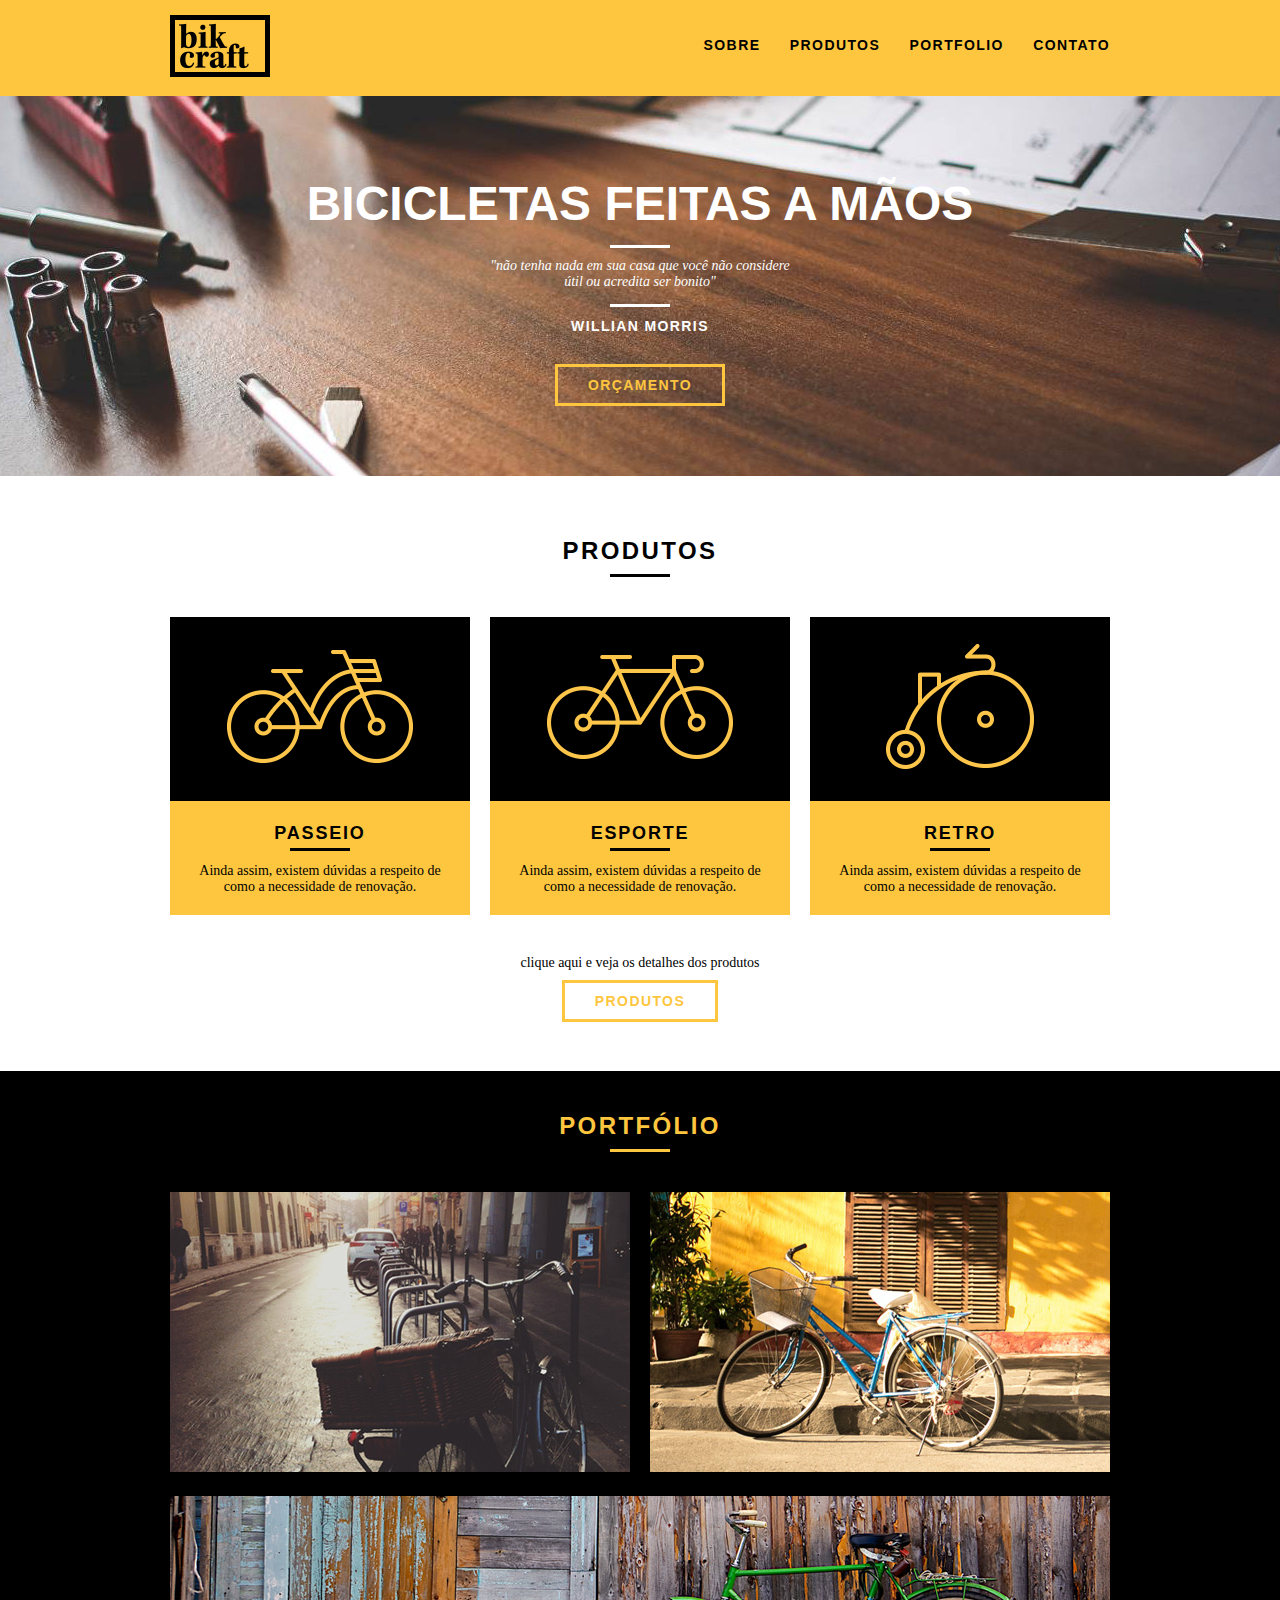
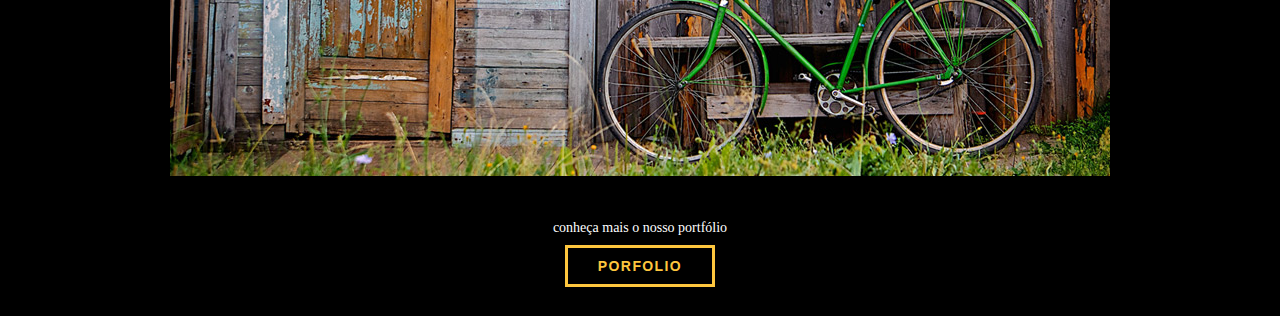
==== Origamid Projects/bikecraft mine/web/index.html @ fc3477e4 "Initial commit" ====
<!DOCTYPE html>
<html lang="pt-br">
	<head>
		<meta charset="utf-8">
		<link rel="stylesheet" href="css/style.css">
		<title>Bikcraft - Bicicletas Personalizadas</title>
	</head>
	<body>
		<header class="header">
			<div class="container">
				<a href="index.html" class="grid-4">
					<img src="img/bikcraft.png" alt="Bikcraf">
				</a>
				<nav class="grid-12 header_menu">
					<ul>
						<li><a href="sobre.html">Sobre</a></li>
						<li><a href="produtos.html">Produtos</a></li>
						<li><a href="portfolio.html">Portfolio</a></li>
						<li><a href="contato.html">Contato</a></li>
					</ul>
				</nav>
			</div>
		</header>

			<section class="introducao">
				<div class="container">
					<h1>Bicicletas Feitas a Mãos</h1>
					<blockquote class="quote-externo">
					<p>"não tenha nada em sua casa que você não considere útil ou acredita ser bonito"
					</p>
					<cite>WILLIAN MORRIS</cite>
					</blockquote>
					<a href="produtos.html" class="btn">Orçamento</a>
				</div>
			</section>

			<section class="produtos container">
				<h2 class="subtitulo">Produtos</h2>
				<ul class="produtos_lista">
					
					<li class="grid-1-3">
						<div class="produtos_icone">
						<img src="img/produtos/passeio.png">
						</div>
						<h3>Passeio</h3>
						<p>Ainda assim, existem dúvidas a respeito de como a necessidade de renovação.</p>
					</li>

					<li class="grid-1-3">
						<div class="produtos_icone">
						<img src="img/produtos/esporte.png">
						</div>
						<h3>Esporte</h3>
						<p>Ainda assim, existem dúvidas a respeito de como a necessidade de renovação.</p>
					</li>

					<li class="grid-1-3">
						<div class="produtos_icone">
						<img src="img/produtos/retro.png">
						</div>
						<h3>Retro</h3>
						<p>Ainda assim, existem dúvidas a respeito de como a necessidade de renovação.</p>
					</li>
				</ul>
				<div class="call">
					<p>clique aqui e veja os detalhes dos produtos</p>
					<a href="produtos.html" class="btn btn-preto">Produtos</a>
				</div>
			</section>


			<section class="portfolio">
				<div class="container">
					<h2 class="subtitulo">Portfólio</h2>
						<ul class="portfolio_lista">
							<li class="grid-8"><img src="img/portfolio/retro.jpg" alt="Bicicleta Retro"></li>
							<li class="grid-8"><img src="img/portfolio/passeio.jpg" alt="Bicicleta de Passeio"></li>
							<li class="grid-16"><img src="img/portfolio/esporte.jpg" alt="Bicicleta para Esporte"></li>
						</ul>
						<div class="call">
							<p>conheça mais o nosso portfólio</p>
							<a href="portfolio.html" class="btn">Porfolio</a>
						</div>
				</div>
			</section>
			

	</body>
</html>
---- Origamid Projects/bikecraft mine/web/css/style.css ----
@charset "UTF-8";
/*! normalize.css v3.0.2 | MIT License | git.io/normalize */
/**
 * 1. Set default font family to sans-serif.
 * 2. Prevent iOS text size adjust after orientation change, without disabling
 *    user zoom.
 */
html {
  font-family: sans-serif;
  /* 1 */
  -ms-text-size-adjust: 100%;
  /* 2 */
  -webkit-text-size-adjust: 100%;
  /* 2 */
}

/**
 * Remove default margin.
 */
body {
  margin: 0;
}

/* HTML5 display definitions
   ========================================================================== */
/**
 * Correct `block` display not defined for any HTML5 element in IE 8/9.
 * Correct `block` display not defined for `details` or `summary` in IE 10/11
 * and Firefox.
 * Correct `block` display not defined for `main` in IE 11.
 */
article,
aside,
details,
figcaption,
figure,
footer,
header,
hgroup,
main,
menu,
nav,
section,
summary {
  display: block;
}

/**
 * 1. Correct `inline-block` display not defined in IE 8/9.
 * 2. Normalize vertical alignment of `progress` in Chrome, Firefox, and Opera.
 */
audio,
canvas,
progress,
video {
  display: inline-block;
  /* 1 */
  vertical-align: baseline;
  /* 2 */
}

/**
 * Prevent modern browsers from displaying `audio` without controls.
 * Remove excess height in iOS 5 devices.
 */
audio:not([controls]) {
  display: none;
  height: 0;
}

/**
 * Address `[hidden]` styling not present in IE 8/9/10.
 * Hide the `template` element in IE 8/9/11, Safari, and Firefox < 22.
 */
[hidden],
template {
  display: none;
}

/* Links
   ========================================================================== */
/**
 * Remove the gray background color from active links in IE 10.
 */
a {
  background-color: transparent;
}

/**
 * Improve readability when focused and also mouse hovered in all browsers.
 */
a:active,
a:hover {
  outline: 0;
}

/* Text-level semantics
   ========================================================================== */
/**
 * Address styling not present in IE 8/9/10/11, Safari, and Chrome.
 */
abbr[title] {
  border-bottom: 1px dotted;
}

/**
 * Address style set to `bolder` in Firefox 4+, Safari, and Chrome.
 */
b,
strong {
  font-weight: bold;
}

/**
 * Address styling not present in Safari and Chrome.
 */
dfn {
  font-style: italic;
}

/**
 * Address variable `h1` font-size and margin within `section` and `article`
 * contexts in Firefox 4+, Safari, and Chrome.
 */
h1 {
  font-size: 2em;
  margin: 0.67em 0;
}

/**
 * Address styling not present in IE 8/9.
 */
mark {
  background: #ff0;
  color: #000;
}

/**
 * Address inconsistent and variable font size in all browsers.
 */
small {
  font-size: 80%;
}

/**
 * Prevent `sub` and `sup` affecting `line-height` in all browsers.
 */
sub,
sup {
  font-size: 75%;
  line-height: 0;
  position: relative;
  vertical-align: baseline;
}

sup {
  top: -0.5em;
}

sub {
  bottom: -0.25em;
}

/* Embedded content
   ========================================================================== */
/**
 * Remove border when inside `a` element in IE 8/9/10.
 */
img {
  border: 0;
}

/**
 * Correct overflow not hidden in IE 9/10/11.
 */
svg:not(:root) {
  overflow: hidden;
}

/* Grouping content
   ========================================================================== */
/**
 * Address margin not present in IE 8/9 and Safari.
 */
figure {
  margin: 1em 40px;
}

/**
 * Address differences between Firefox and other browsers.
 */
hr {
  -moz-box-sizing: content-box;
  box-sizing: content-box;
  height: 0;
}

/**
 * Contain overflow in all browsers.
 */
pre {
  overflow: auto;
}

/**
 * Address odd `em`-unit font size rendering in all browsers.
 */
code,
kbd,
pre,
samp {
  font-family: monospace, monospace;
  font-size: 1em;
}

/* Forms
   ========================================================================== */
/**
 * Known limitation: by default, Chrome and Safari on OS X allow very limited
 * styling of `select`, unless a `border` property is set.
 */
/**
 * 1. Correct color not being inherited.
 *    Known issue: affects color of disabled elements.
 * 2. Correct font properties not being inherited.
 * 3. Address margins set differently in Firefox 4+, Safari, and Chrome.
 */
button,
input,
optgroup,
select,
textarea {
  color: inherit;
  /* 1 */
  font: inherit;
  /* 2 */
  margin: 0;
  /* 3 */
}

/**
 * Address `overflow` set to `hidden` in IE 8/9/10/11.
 */
button {
  overflow: visible;
}

/**
 * Address inconsistent `text-transform` inheritance for `button` and `select`.
 * All other form control elements do not inherit `text-transform` values.
 * Correct `button` style inheritance in Firefox, IE 8/9/10/11, and Opera.
 * Correct `select` style inheritance in Firefox.
 */
button,
select {
  text-transform: none;
}

/**
 * 1. Avoid the WebKit bug in Android 4.0.* where (2) destroys native `audio`
 *    and `video` controls.
 * 2. Correct inability to style clickable `input` types in iOS.
 * 3. Improve usability and consistency of cursor style between image-type
 *    `input` and others.
 */
button,
html input[type="button"],
input[type="reset"],
input[type="submit"] {
  -webkit-appearance: button;
  /* 2 */
  cursor: pointer;
  /* 3 */
}

/**
 * Re-set default cursor for disabled elements.
 */
button[disabled],
html input[disabled] {
  cursor: default;
}

/**
 * Remove inner padding and border in Firefox 4+.
 */
button::-moz-focus-inner,
input::-moz-focus-inner {
  border: 0;
  padding: 0;
}

/**
 * Address Firefox 4+ setting `line-height` on `input` using `!important` in
 * the UA stylesheet.
 */
input {
  line-height: normal;
}

/**
 * It's recommended that you don't attempt to style these elements.
 * Firefox's implementation doesn't respect box-sizing, padding, or width.
 *
 * 1. Address box sizing set to `content-box` in IE 8/9/10.
 * 2. Remove excess padding in IE 8/9/10.
 */
input[type="checkbox"],
input[type="radio"] {
  box-sizing: border-box;
  /* 1 */
  padding: 0;
  /* 2 */
}

/**
 * Fix the cursor style for Chrome's increment/decrement buttons. For certain
 * `font-size` values of the `input`, it causes the cursor style of the
 * decrement button to change from `default` to `text`.
 */
input[type="number"]::-webkit-inner-spin-button,
input[type="number"]::-webkit-outer-spin-button {
  height: auto;
}

/**
 * 1. Address `appearance` set to `searchfield` in Safari and Chrome.
 * 2. Address `box-sizing` set to `border-box` in Safari and Chrome
 *    (include `-moz` to future-proof).
 */
input[type="search"] {
  -webkit-appearance: textfield;
  /* 1 */
  -moz-box-sizing: content-box;
  -webkit-box-sizing: content-box;
  /* 2 */
  box-sizing: content-box;
}

/**
 * Remove inner padding and search cancel button in Safari and Chrome on OS X.
 * Safari (but not Chrome) clips the cancel button when the search input has
 * padding (and `textfield` appearance).
 */
input[type="search"]::-webkit-search-cancel-button,
input[type="search"]::-webkit-search-decoration {
  -webkit-appearance: none;
}

/**
 * Define consistent border, margin, and padding.
 */
fieldset {
  border: 1px solid #c0c0c0;
  margin: 0 2px;
  padding: 0.35em 0.625em 0.75em;
}

/**
 * 1. Correct `color` not being inherited in IE 8/9/10/11.
 * 2. Remove padding so people aren't caught out if they zero out fieldsets.
 */
legend {
  border: 0;
  /* 1 */
  padding: 0;
  /* 2 */
}

/**
 * Remove default vertical scrollbar in IE 8/9/10/11.
 */
textarea {
  overflow: auto;
}

/**
 * Don't inherit the `font-weight` (applied by a rule above).
 * NOTE: the default cannot safely be changed in Chrome and Safari on OS X.
 */
optgroup {
  font-weight: bold;
}

/* Tables
   ========================================================================== */
/**
 * Remove most spacing between table cells.
 */
table {
  border-collapse: collapse;
  border-spacing: 0;
}

td,
th {
  padding: 0;
}

/* ==========================================================================
   Reset
   ========================================================================== */
/**
 * Remove anchor text-decoration
 */
a {
  text-decoration: none;
}

/**
 * Remove list-style
 */
ol, ul {
  list-style: none;
}

html, body, div, span, iframe, h1, h2, h3, h4, h5, h6, p, blockquote, a, em, img, dl, dt, dd, ol, ul, li, fieldset, form, label, legend, article, footer, header, nav, section, main {
  margin: 0;
  padding: 0;
  border: 0;
  vertical-align: baseline;
}

h1, h2, h3, h4, h5, h6, p, a, ul {
  font-size: 1em;
  font-weight: normal;
}

*, *:before, *:after {
  -webkit-box-sizing: border-box;
  -moz-box-sizing: border-box;
  box-sizing: border-box;
}

.container {
  width: 960px;
  margin: 0 auto;
  padding: 0px;
  position: relative;
}

.container:after, .container:before {
  content: " ";
  display: table;
}

.container:after {
  clear: both;
}

.grid-1, .grid-2, .grid-3, .grid-4, .grid-5, .grid-6, .grid-7, .grid-8, .grid-9, .grid-10, .grid-11, .grid-12, .grid-13, .grid-14, .grid-15, .grid-16, .grid-1-3 {
  float: left;
  margin-left: 10px;
  margin-right: 10px;
}

.grid-1 {
  width: 40px;
}

.grid-2 {
  width: 100px;
}

.grid-3 {
  width: 160px;
}

.grid-4 {
  width: 220px;
}

.grid-5 {
  width: 280px;
}

.grid-6 {
  width: 340px;
}

.grid-7 {
  width: 400px;
}

.grid-8 {
  width: 460px;
}

.grid-9 {
  width: 520px;
}

.grid-10 {
  width: 580px;
}

.grid-11 {
  width: 640px;
}

.grid-12 {
  width: 700px;
}

.grid-13 {
  width: 760px;
}

.grid-14 {
  width: 820px;
}

.grid-15 {
  width: 880px;
}

.grid-16 {
  width: 940px;
}

.grid-1-3 {
  width: 300px;
}

@media only screen and (min-width: 768px) and (max-width: 959px) {
  .container {
    width: 768px;
  }
  .grid-1 {
    width: 28px;
  }
  .grid-2 {
    width: 76px;
  }
  .grid-3 {
    width: 124px;
  }
  .grid-4 {
    width: 172px;
  }
  .grid-5 {
    width: 220px;
  }
  .grid-6 {
    width: 268px;
  }
  .grid-7 {
    width: 316px;
  }
  .grid-8 {
    width: 364px;
  }
  .grid-9 {
    width: 412px;
  }
  .grid-10 {
    width: 460px;
  }
  .grid-11 {
    width: 508px;
  }
  .grid-12 {
    width: 556px;
  }
  .grid-13 {
    width: 604px;
  }
  .grid-14 {
    width: 652px;
  }
  .grid-15 {
    width: 700px;
  }
  .grid-16 {
    width: 748px;
  }
  .grid-1-3 {
    width: 236px;
  }
}

@media only screen and (max-width: 767px) {
  .container {
    width: 300px;
  }
  .grid-1, .grid-2, .grid-3, .grid-4, .grid-5, .grid-6, .grid-7, .grid-8, .grid-9, .grid-10, .grid-11, .grid-12, .grid-13, .grid-14, .grid-15, .grid-16, .grid-1-3 {
    width: 300px;
    margin: 0 0 20px 0;
    float: none;
  }
}

/* Estilos Gerais */

body {
  font-family: Arial, Helvetica, sans-serif;
}

p {
  font-family: Georgia, 'Times New Roman', serif;
  font-size: 14px;
}

.btn {
  border: 3px solid #fec63e;
  padding: 10px 30px;
  color: #fec63e;
  font-size: 14px;
  line-height: 20px;
  text-transform: uppercase;
  font-weight: bold;
  letter-spacing: .1em;
}

.btn:hover {
  color: #FFF;
  border-color: #FFF
}

.btn.btn-preto:hover {
  color: #000;
  border-color: #000;
 
}

.subtitulo {
  font-size: 24px;
  line-height: 30px;
  font-weight: bold;
  letter-spacing: .1em;
  color: #000;
  text-transform: uppercase;
  text-align: center;
  margin-bottom: 40px;
}

.subtitulo:after {
  content: "";
  display: block;
  width: 60px;
  height: 3px;
  background: #000;
  margin: 8px auto;

}

/* Header */

.header {
  position: fixed;
  top: 0;
  width: 100%;
  background: #fec63e;
  padding: 15px 0;
  z-index: 10;
}

.header_menu {
  text-align: right;
}

.header_menu ul li {
  display: inline-block;
  margin-left: 25px;
  margin-top: 20px;
}

.header_menu ul li a {
  color: #000;
  font-weight: bold;
  text-transform: uppercase;
  letter-spacing: .1em;
  font-size: 14px;
  line-height: 20px;
  padding: 10px 0;
} 

.header_menu ul li a:hover {
  color: #FFF
} 

/* Introdução */

.introducao {
  width: 100%;
  height: 380px;
  background: url(../img/bg.jpg) no-repeat center;
  background-size: cover;
  margin-top: 96px;
  text-align: center;
}

.introducao h1 {
  font-size: 48px;
  color: #FFF;
  font-weight: bold;
  text-transform: uppercase;
  padding-top: 80px;
}

.quote-externo {
  max-width: 320px;
  margin: 0 auto;
  margin-bottom: 40px;
  color: #FFF;
}

.quote-externo p {
  font-style: italic;
}

.quote-externo p:before, .quote-externo p:after {
  content: "";
  display: block;
  width: 60px;
  height: 3px;
  background: #FFF;
  margin: 14px auto 10px auto;
}


.quote-externo cite {
  font-style: normal;
  font-weight: bold;
  font-size: 14px;
  letter-spacing: .1em;
}


/*Introducao Interna*/

/*Produtos*/

.produtos {
  padding: 60px 0;
}

.produtos_lista li {
  background: #fec63e;
  text-align: center;
}

.produtos_lista li h3 {
  font-weight: bold;
  font-size: 18px;
  line-height: 25px;
  text-transform: uppercase;
  letter-spacing: .1em;
  margin-top: 20px;
}

.produtos_lista li h3:after {
  content: "";
  display: block;
  width: 60px;
  height: 3px;
  background: #000;
  margin: 2px auto;
}

.produtos_lista li p {
  padding: 10px 20px 20px 20px;
}

.produtos_icone {
  background: #000;
  padding: 20px;
}

.call {
  padding-top: 40px;
  text-align: center;
  clear: both;
}

.call p {
  margin-bottom: 20px;
}

/*Portfólio*/

.portfolio {
  width: 100%;
  background: #000;
  padding: 40px 0;
}

.portfolio .subtitulo {
  color: #fec63e
}

.portfolio .subtitulo:after {
  background: #fec63e;
}

.portfolio_lista li:last-child {
  margin-top: 20px;
}

.portfolio .call p {
  color: #FFF;
}
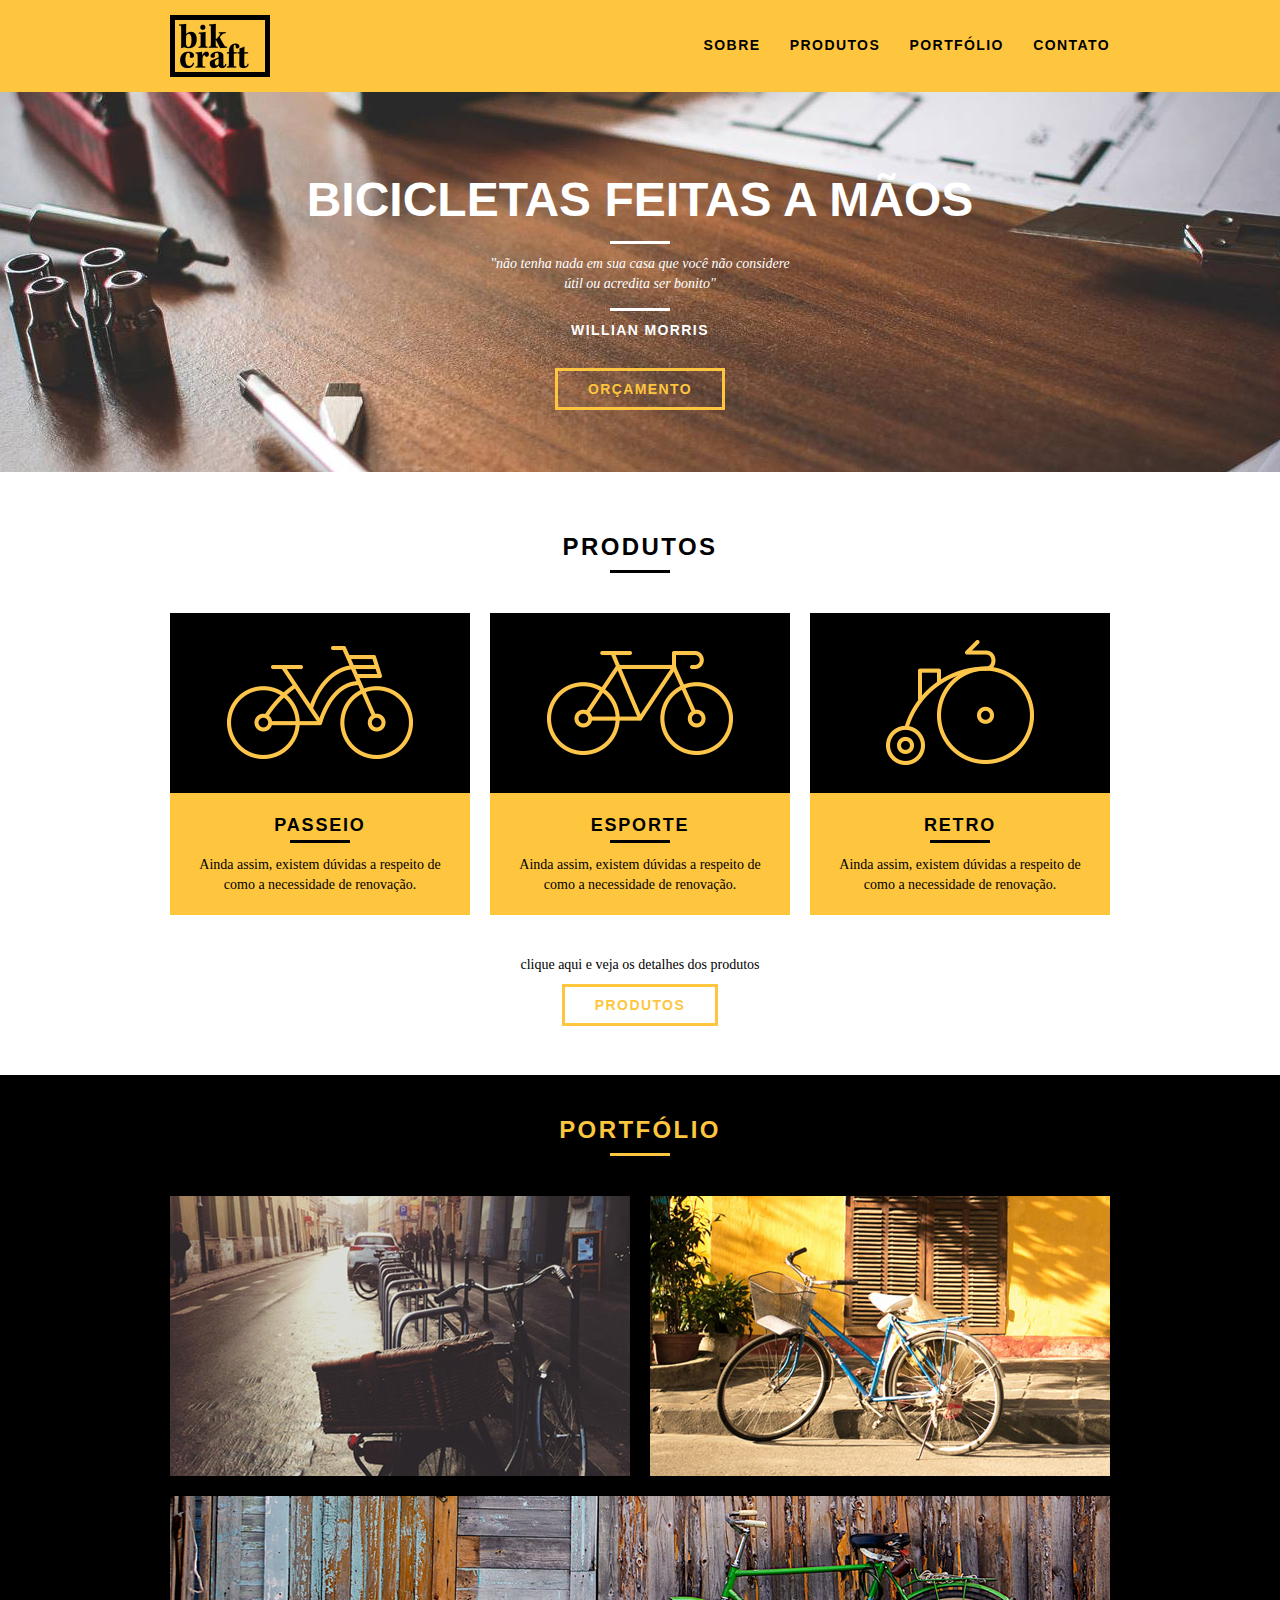
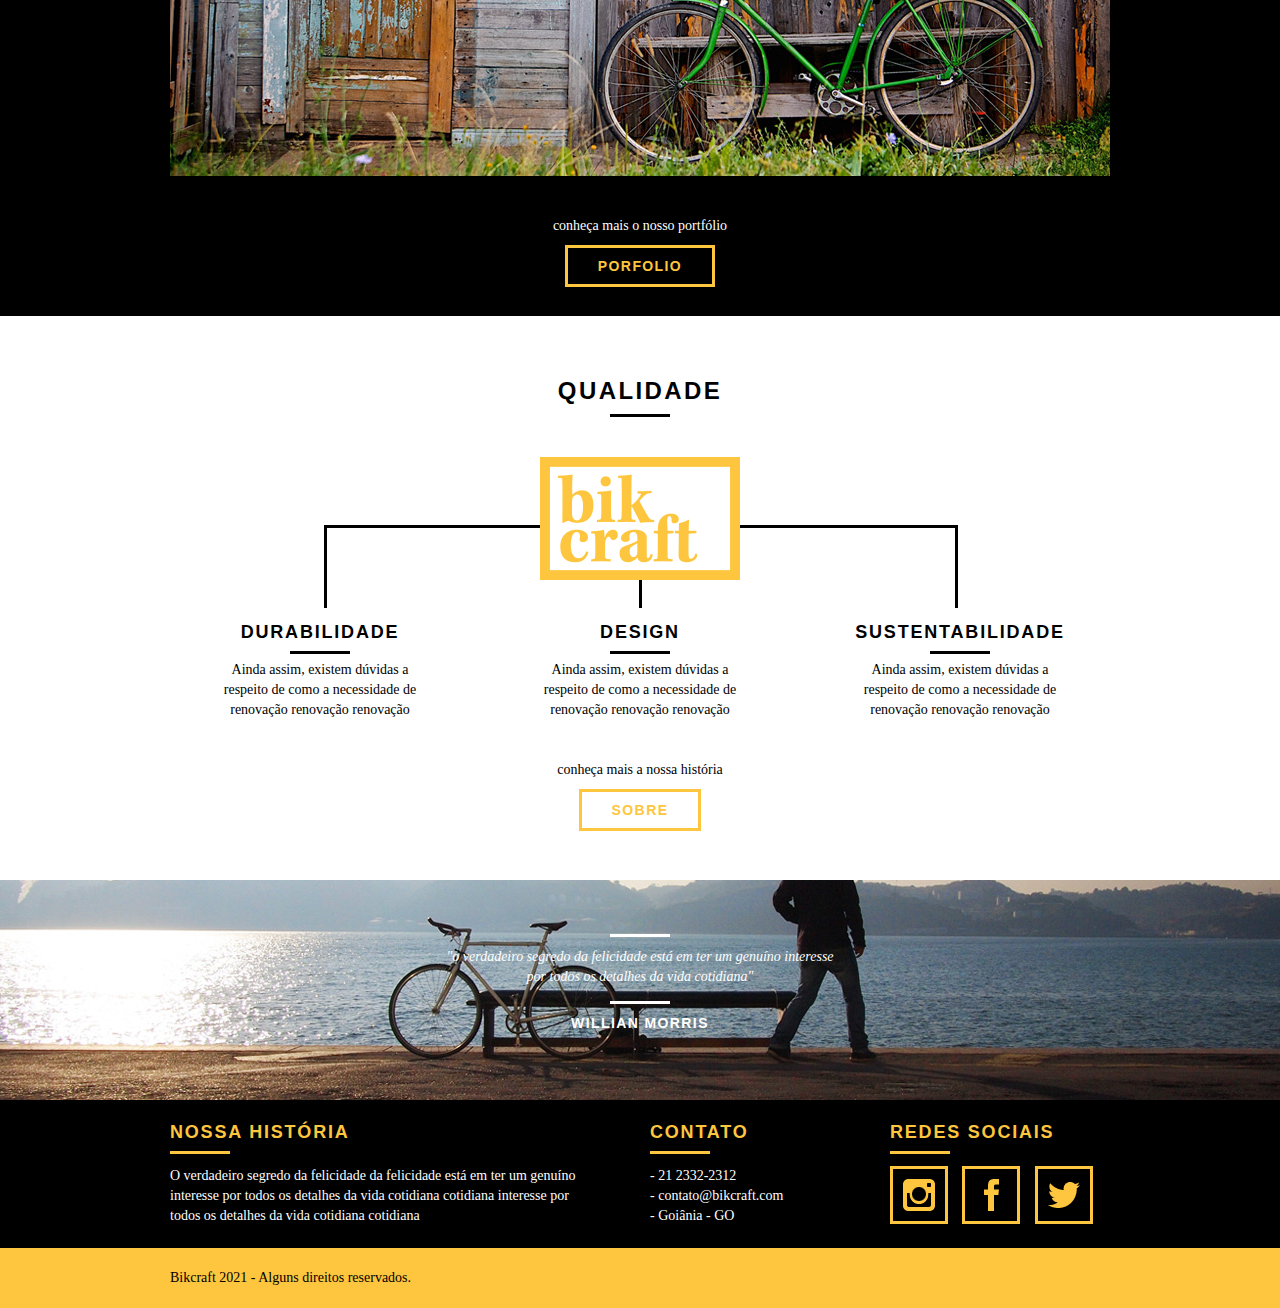
==== commit 32be6d14: "Initial commit" ====
--- a/Origamid Projects/bikecraft mine/web/index.html
+++ b/Origamid Projects/bikecraft mine/web/index.html
@@ -15,7 +15,7 @@
 					<ul>
 						<li><a href="sobre.html">Sobre</a></li>
 						<li><a href="produtos.html">Produtos</a></li>
-						<li><a href="portfolio.html">Portfolio</a></li>
+						<li><a href="portfolio.html">Portfólio</a></li>
 						<li><a href="contato.html">Contato</a></li>
 					</ul>
 				</nav>
@@ -83,7 +83,75 @@
 						</div>
 				</div>
 			</section>
-			
+
+			<section class="qualidade container">
+				<h2 class="subtitulo">Qualidade</h2>
+				<img src="img/bikcraft-qualidade.png">
+				<ul class="qualidade_lista">
+					<li class="grid-1-3">
+					<h3>Durabilidade</h3>
+					<p>Ainda assim, existem dúvidas a respeito de como a necessidade de renovação renovação renovação</p>
+					</li>
+					<li class="grid-1-3">
+					<h3>Design</h3>
+					<p>Ainda assim, existem dúvidas a respeito de como a necessidade de renovação renovação renovação</p>
+					</li>
+					<li class="grid-1-3">
+					<h3>Sustentabilidade</h3>
+					<p>Ainda assim, existem dúvidas a respeito de como a necessidade de renovação renovação renovação</p>
+					</li>
+				</ul>
+				<div class="call">
+					<P>conheça mais a nossa história</P>
+					<a href="sobre.html" class="btn btn-preto">Sobre</a>
+			</div>
+			</section>
+
+			<section class="quebra">
+				<blockquote class="quote-externo container">
+					<p>"o verdadeiro segredo da felicidade está em ter um genuíno interesse por todos os detalhes da vida cotidiana"
+					</p>
+					<cite>WILLIAN MORRIS</cite>
+				</blockquote>
+			</section>
+
+			<footer>
+				<div class="footer">
+					<div class="container">
+
+						<div class="grid-8 footer_historia">
+							<h3>Nossa História</h3>
+							<p>O verdadeiro segredo da felicidade da felicidade está em ter um genuíno interesse por todos os detalhes da vida cotidiana cotidiana interesse por todos os detalhes da vida cotidiana cotidiana
+							</p>
+						</div>
+						
+						<div class="grid-4 footer_contato">
+							<h3>Contato</h3>
+							<ul>
+								<li>- 21 2332-2312</li>
+								<li>- contato@bikcraft.com</li>
+								<li>- Goiânia - GO</li>
+							</ul>
+						</div>
+
+						<div class="grid-4 footer_redes">
+							<h3>Redes Sociais</h3>
+							<ul>
+								<li><a href="https://www.instagram.com" target="_blank"><img src="img/redes-sociais/instagram.png"></a></li>
+								<li><a href="https://www.facebook.com" target="_blank"><img src="img/redes-sociais/facebook.png"></a></li>
+								<li><a href="https://www.twitter.com" target="_blank"><img src="img/redes-sociais/twitter.png"></a></li>
+								</ul>
+						</div>
+
+					</div>
+				</div>
+				<div class="copy">
+					<div class="container">
+						<p class="grid-16"> Bikcraft 2021 - Alguns direitos reservados.
+						</p>
+					</div>
+				</div>
+			</footer>
 
 	</body>
 </html>--- a/Origamid Projects/bikecraft mine/web/css/style.css
+++ b/Origamid Projects/bikecraft mine/web/css/style.css
@@ -599,6 +599,11 @@
 p {
   font-family: Georgia, 'Times New Roman', serif;
   font-size: 14px;
+  line-height: 20px;
+}
+
+img {
+  display: block;
 }
 
 .btn {
@@ -641,8 +646,27 @@
   height: 3px;
   background: #000;
   margin: 8px auto;
-
-}
+}
+
+.subtitulo-interno {
+  font-size: 24px;
+  line-height: 30px;
+  font-weight: bold;
+  letter-spacing: .1em;
+  color: #000;
+  text-transform: uppercase;
+  margin-bottom: 20px;
+}
+
+.subtitulo-interno:after {
+  content: "";
+  display: block;
+  width: 60px;
+  height: 3px;
+  background: #000;
+  margin: 8px 0;
+}
+
 
 /* Header */
 
@@ -679,6 +703,10 @@
   color: #FFF
 } 
 
+.header_menu ul li a.menu_ativo {
+  color: #FFF
+} 
+
 /* Introdução */
 
 .introducao {
@@ -686,7 +714,7 @@
   height: 380px;
   background: url(../img/bg.jpg) no-repeat center;
   background-size: cover;
-  margin-top: 96px;
+  margin-top: 92px;
   text-align: center;
 }
 
@@ -729,6 +757,31 @@
 
 /*Introducao Interna*/
 
+.introducao-interna {
+  width: 100%;
+  color: #FFF;
+  margin-top: 92px;
+  height: 160px;
+  background-size: cover;
+  text-align: center;
+  padding-top: 35px;
+}
+
+.introducao-interna h1 {
+  font-size: 36px;
+  font-weight: bold;
+  text-transform: uppercase;
+}
+
+.introducao-interna h1::after {
+  content: "";
+  display: block;
+  width: 60px;
+  height: 3px;
+  background: #FFF;
+  margin: 6px auto 10px auto;
+}
+
 /*Produtos*/
 
 .produtos {
@@ -738,6 +791,10 @@
 .produtos_lista li {
   background: #fec63e;
   text-align: center;
+}
+
+.produtos_lista li img {
+  margin: 0 auto;
 }
 
 .produtos_lista li h3 {
@@ -777,6 +834,165 @@
   margin-bottom: 20px;
 }
 
+/*Produtos Interno*/
+
+.interna_produtos {
+  background: url("../img/bg-produtos.jpg");
+  background-size: cover;
+}
+
+.produto_item {
+  padding-top: 60px;
+}
+
+.produto_item h2 {
+  color: #FFF;
+  font-size: 36px;
+  text-transform: uppercase;
+  font-weight: bold;
+  letter-spacing: .1em;
+  position: relative;
+  top: -180px;
+  text-align: center;
+  margin-bottom: -56px;
+}
+
+.produto_item h2:after, .produto_item h2:before  {
+  content: "";
+  display: block;
+  width: 60px;
+  height: 3px;
+  background: #FFF;
+  margin: 6px auto 8px auto;
+}
+
+.produto_info {
+  background: #000;
+
+}
+
+.produto_info p {
+  color: #FFF;
+  font-size: 18px;
+  line-height: 25px;
+  height: 180px;
+  padding: 30px 40px;
+}
+
+.produto_info ul li {
+  background: #fec63e;
+  text-transform: uppercase;
+  font-size: 18px;
+  line-height: 20px;
+  font-weight: bold;
+  float: left;
+  width: 229px;
+  height: 49px;
+  text-align: center;
+  padding-top: 16px;
+}
+
+.produto_info ul li:nth-child(1), .produto_info ul li:nth-child(2) {
+  margin-bottom: 2px;
+}
+
+.produto_info ul li:nth-child(even) {
+  margin-left: 2px;
+}
+
+.produto_icone {
+  background: #000;
+  padding: 70px 0;
+}
+
+.produto_icone img {
+  margin: 0 auto;
+}
+
+/*Orçamento*/
+
+.orcamento {
+  background: #000;
+  width: 100%;
+  margin-top: 60px;
+  padding: 40px 0;
+}
+
+.orcamento h2 {
+  color: #fec63e;
+}
+
+.orcamento h2:after {
+  background: #fec63e;
+}
+
+.form {
+  padding-right: 60px;
+}
+
+.form label{
+  display: block;
+  color: #FFF;
+  font-family: Georgia, 'Times New Roman', Times, serif;
+  font-size: 18px;
+  line-height: 25px;
+  margin-bottom: 4px;
+}
+
+.form input {
+  display: block;
+  width: 100%;
+  border: 4px solid #fec63e;
+  background: none;
+  padding: 7px 10px;
+  margin-bottom: 10px;
+  color: #FFF;
+  outline: none;
+  font-size: 14px;
+  font-family: Georgia, 'Times New Roman', Times, serif;
+}
+
+.form textarea {
+  display: block;
+  width: 100%;
+  border: 4px solid #fec63e;
+  background: none;
+  padding: 7px 10px;
+  margin-bottom: 20px;
+  color: #FFF;
+  outline: none;
+  font-size: 14px;
+  font-family: Georgia, 'Times New Roman', Times, serif;
+}
+
+.form button {
+  padding: 7px 40px;
+  background: none;
+}
+
+.orcamento_dados {
+  color: #FFF
+}
+
+.orcamento_dados h3 {
+  font-size: 18px;
+  line-height: 25px;
+  text-transform: uppercase;
+  color: #fec63e;
+  font-weight: bold;
+}
+
+.orcamento_dados span {
+  display: block;
+  font-size: 18px;
+  font-family: Georgia, 'Times New Roman', Times, serif;
+  line-height: 30px;
+}
+
+.dados_email {
+  margin-bottom: 80px;
+}
+
 /*Portfólio*/
 
 .portfolio {
@@ -799,4 +1015,156 @@
 
 .portfolio .call p {
   color: #FFF;
-}+}
+
+/*Qualidade*/
+
+.qualidade {
+  padding: 60px 0;
+}
+
+.qualidade::after {
+  content: "";
+  width: 634px;
+  height: 83px;
+  display: block;
+  background: url("../img/linhas.png") no-repeat center;
+  position: absolute;
+  top: 209px;
+  right: 162px;
+  z-index: -1;
+}
+
+.qualidade img {
+  margin: 0 auto;
+}
+
+.qualidade_lista {
+  padding-top: 20px;
+  overflow: auto; /* clear-fix */ 
+}
+
+.qualidade_lista li {
+  text-align: center;
+  padding: 0 40px;
+}
+
+.qualidade_lista li h3 {
+  font-weight: bold;
+  font-size: 18px;
+  line-height: 25px;
+  text-transform: uppercase;
+  letter-spacing: .1em;
+  margin-top: 20px;
+}
+
+.qualidade_lista li h3:after {
+  content: "";
+  display: block;
+  width: 60px;
+  height: 3px;
+  background: #000;
+  margin: 6px auto;
+}
+
+/*Quebra*/
+
+.quebra {
+  width: 100%;
+  height: 220px;
+  background: url(../img/bg-footer.jpg) no-repeat center;
+  background-size: cover;
+  text-align: center;
+  padding-top: 40px;
+}
+
+.quebra .quote-externo {
+  max-width: 400px;
+}
+
+/*Footer*/
+
+.footer {
+  width: 100%;
+  background: #000;
+  color: #FFF;
+  padding: 20px 0;
+}
+
+.footer h3 {
+  font-size: 18px;
+  line-height: 25px;
+  color: #fec63e;
+  text-transform: uppercase;
+  letter-spacing: .1em;
+  font-weight: bold;
+}
+
+.footer h3:after {
+  content: "";
+  display: block;
+  width: 60px;
+  height: 3px;
+  background: #fec63e;
+  margin: 6px 0 12px 0;
+}
+
+.footer_historia {
+  padding-right: 40px;
+}
+
+.footer_contato ul li {
+  font-family: Georgia, 'Times New Roman', Times, serif;
+  font-size: 14px;
+  line-height: 20px;
+}
+
+.footer_redes ul li {
+  display: inline-block;
+  margin-right: 10px;
+}
+
+.footer_redes ul li a {
+  border: 3px solid #fec63e;
+  display: block;
+  padding: 10px;
+}
+
+.footer_redes ul li a:hover {
+  border-color: #FFF;
+}
+
+.copy {
+  width: 100%;
+  background: #fec63e;
+  padding: 20px 0;
+}
+
+/*Sobre*/ 
+  
+.interna_sobre {
+  background: url(../img/bg-sobre.jpg) no-repeat center;
+}
+
+.missao_sobre {
+  padding-top: 60px;
+}
+
+.missao_sobre p {
+  font-size: 14px;
+  line-height: 25px;
+  margin-bottom: 1em;
+  padding-right: 60px;
+}
+
+.missao_sobre ul li {
+  font-family: Georgia, 'Times New Roman', Times, serif;
+  font-size: 14px;
+  line-height: 30px;
+}
+
+.foto-equipe {
+  padding-top: 10px;
+
+}
+
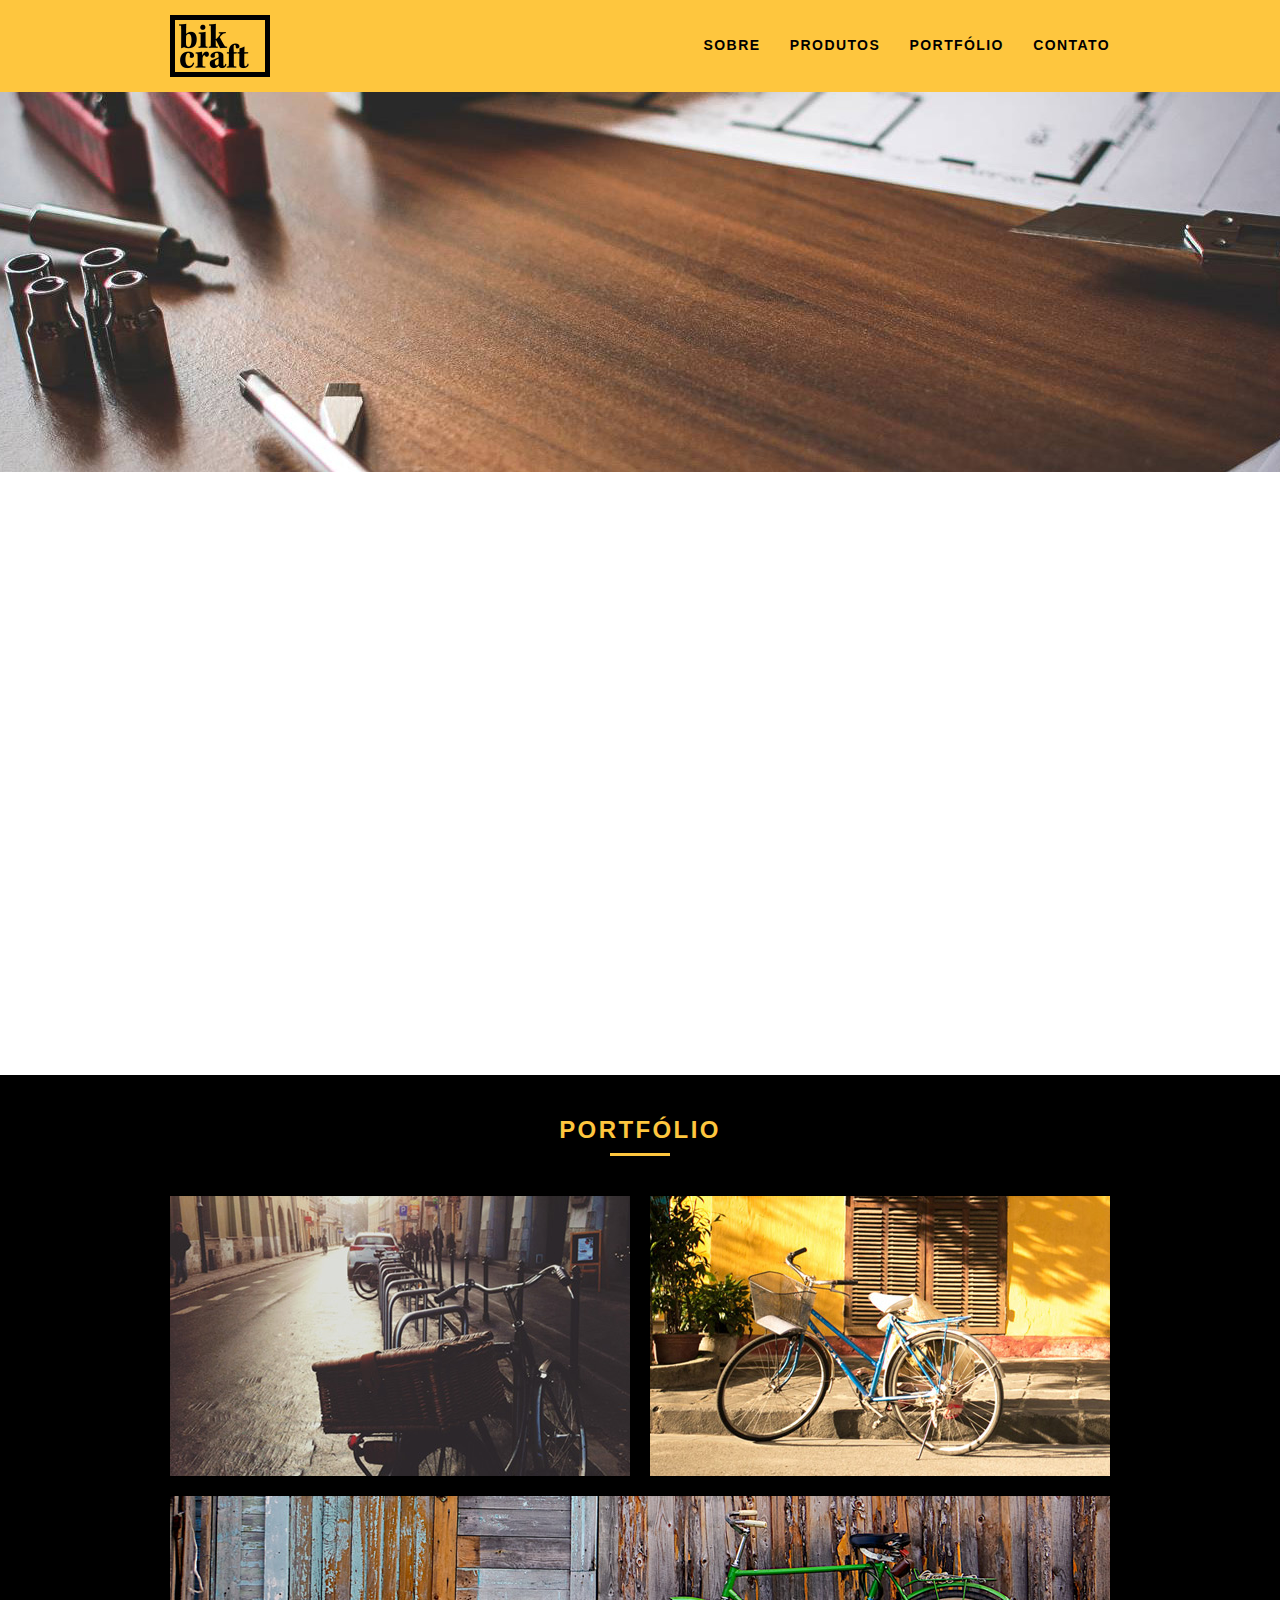
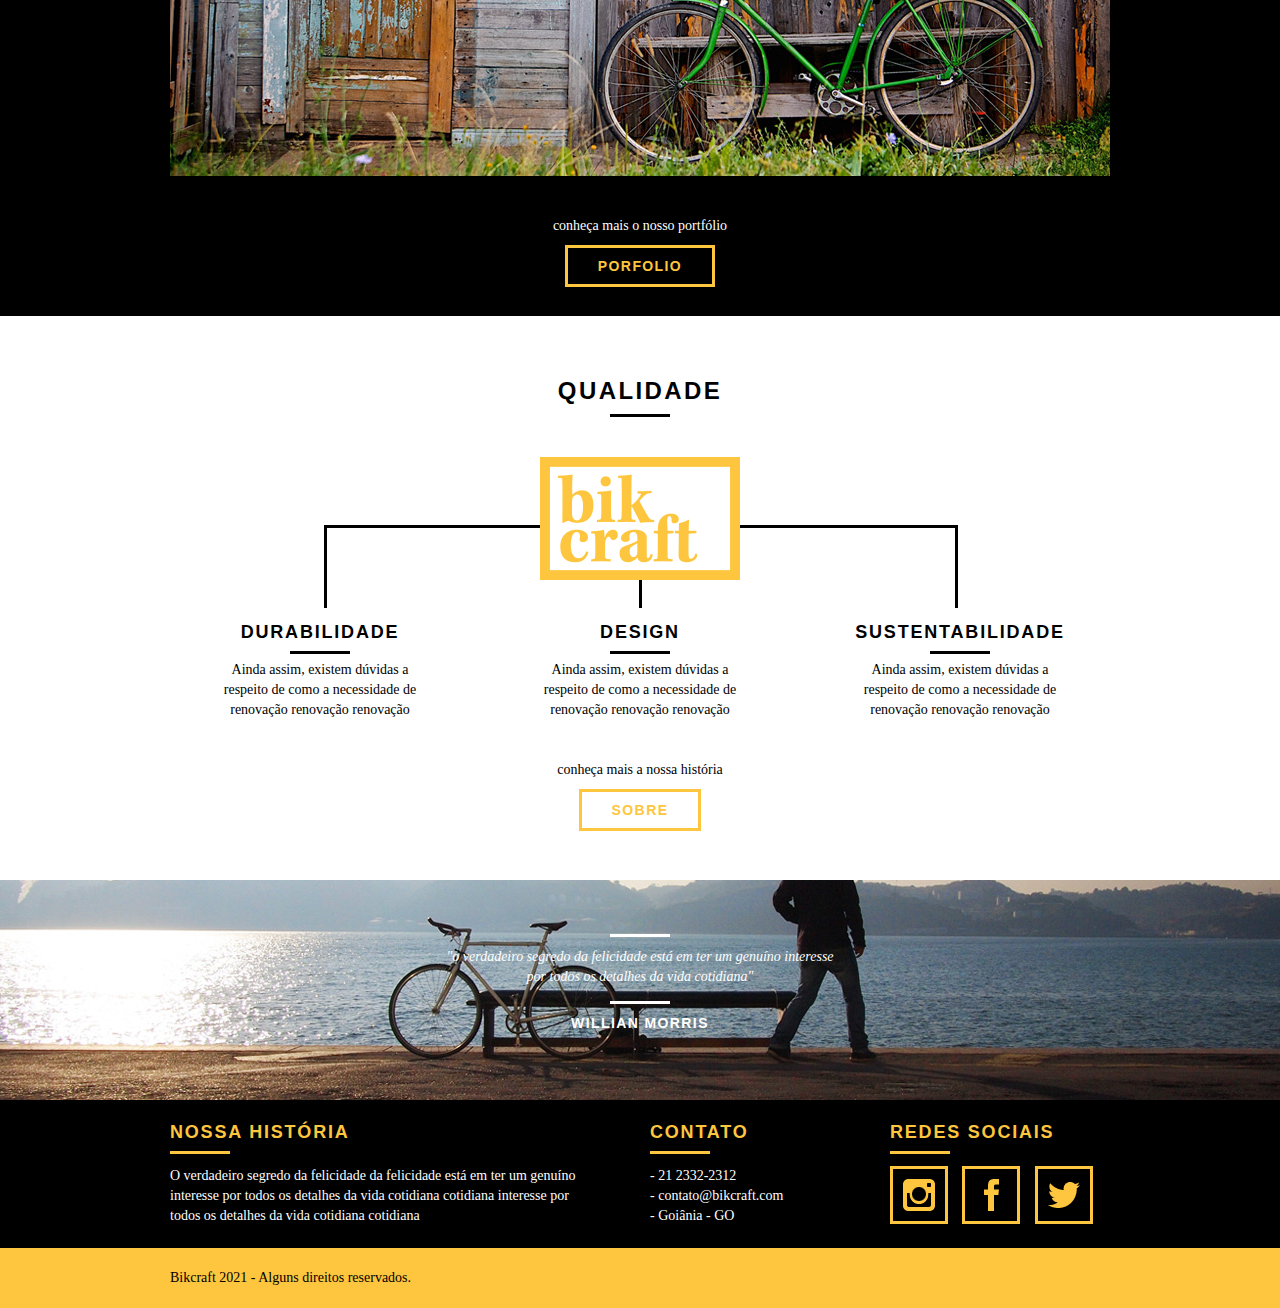
==== commit d898432f: "Initial commit" ====
--- a/Origamid Projects/bikecraft mine/web/index.html
+++ b/Origamid Projects/bikecraft mine/web/index.html
@@ -3,7 +3,17 @@
 	<head>
 		<meta charset="utf-8">
 		<link rel="stylesheet" href="css/style.css">
+		<script src="js/libs/modernizr.custom.45655.js"></script>
 		<title>Bikcraft - Bicicletas Personalizadas</title>
+		<meta name="description" content="Compre a sua bicicleta personalizada na Bikcraft. Possuímos modelos Passeio, Retrô e Esporte.">
+		<meta property="og:type" content="website"/>
+		<meta property="og:title" content="Bikcraft - Bicicletas Personalizadas"/>
+		<meta property="og:description" content="Compre a sua bicicleta personalizada na Bikcraft. Possuímos modelos Passeio, Retrô e Esporte."/>
+		<meta property="og:url" content="http://bikcraft.com"/>
+		<meta property="og:image" content="http://bikcraft.com/img/og-image.png"/>
+		<meta name="viewport" content="width=device-width, initial-scale=1">
+		<link rel="shortcut icon" href="favicon.ico">
+
 	</head>
 	<body>
 		<header class="header">
@@ -34,7 +44,7 @@
 				</div>
 			</section>
 
-			<section class="produtos container">
+			<section class="produtos container animar-interno">
 				<h2 class="subtitulo">Produtos</h2>
 				<ul class="produtos_lista">
 					
@@ -67,16 +77,16 @@
 					<a href="produtos.html" class="btn btn-preto">Produtos</a>
 				</div>
 			</section>
-
+<!-- Fecha Produtos -->
 
 			<section class="portfolio">
 				<div class="container">
 					<h2 class="subtitulo">Portfólio</h2>
-						<ul class="portfolio_lista">
-							<li class="grid-8"><img src="img/portfolio/retro.jpg" alt="Bicicleta Retro"></li>
-							<li class="grid-8"><img src="img/portfolio/passeio.jpg" alt="Bicicleta de Passeio"></li>
-							<li class="grid-16"><img src="img/portfolio/esporte.jpg" alt="Bicicleta para Esporte"></li>
-						</ul>
+						<div class="portfolio_lista">
+							<div class="grid-8"><img src="img/portfolio/retro.jpg" alt="Bicicleta Retro"></div>
+							<div class="grid-8"><img src="img/portfolio/passeio.jpg" alt="Bicicleta de Passeio"></div>
+							<div class="grid-16"><img src="img/portfolio/esporte.jpg" alt="Bicicleta para Esporte"></div>
+						</div>
 						<div class="call">
 							<p>conheça mais o nosso portfólio</p>
 							<a href="portfolio.html" class="btn">Porfolio</a>
@@ -153,5 +163,11 @@
 				</div>
 			</footer>
 
+	<!-- JavaScript -->
+	<script src="js/libs/jquery-3.6.0.min.js"></script>
+	<script src="js/plugins.js"></script>
+	<script src="js/main.js"></script>
+	<!-- JavaScript -->
+
 	</body>
 </html>--- a/Origamid Projects/bikecraft mine/web/css/style.css
+++ b/Origamid Projects/bikecraft mine/web/css/style.css
@@ -453,130 +453,69 @@
   margin-left: 10px;
   margin-right: 10px;
 }
-
 .grid-1 {
   width: 40px;
 }
-
 .grid-2 {
   width: 100px;
 }
-
 .grid-3 {
   width: 160px;
 }
-
 .grid-4 {
   width: 220px;
 }
-
 .grid-5 {
   width: 280px;
 }
-
 .grid-6 {
   width: 340px;
 }
-
 .grid-7 {
   width: 400px;
 }
-
 .grid-8 {
   width: 460px;
 }
-
 .grid-9 {
   width: 520px;
 }
-
 .grid-10 {
   width: 580px;
 }
-
 .grid-11 {
   width: 640px;
 }
-
 .grid-12 {
   width: 700px;
 }
-
-.grid-13 {
-  width: 760px;
-}
-
-.grid-14 {
-  width: 820px;
-}
-
-.grid-15 {
-  width: 880px;
-}
-
-.grid-16 {
-  width: 940px;
-}
-
-.grid-1-3 {
-  width: 300px;
-}
+.grid-13 {width: 760px;}
+.grid-14 {width: 820px;}
+.grid-15 {width: 880px;}
+.grid-16 {width: 940px;}
+.grid-1-3 {width: 300px;}
 
 @media only screen and (min-width: 768px) and (max-width: 959px) {
   .container {
     width: 768px;
   }
-  .grid-1 {
-    width: 28px;
-  }
-  .grid-2 {
-    width: 76px;
-  }
-  .grid-3 {
-    width: 124px;
-  }
-  .grid-4 {
-    width: 172px;
-  }
-  .grid-5 {
-    width: 220px;
-  }
-  .grid-6 {
-    width: 268px;
-  }
-  .grid-7 {
-    width: 316px;
-  }
-  .grid-8 {
-    width: 364px;
-  }
-  .grid-9 {
-    width: 412px;
-  }
-  .grid-10 {
-    width: 460px;
-  }
-  .grid-11 {
-    width: 508px;
-  }
-  .grid-12 {
-    width: 556px;
-  }
-  .grid-13 {
-    width: 604px;
-  }
-  .grid-14 {
-    width: 652px;
-  }
-  .grid-15 {
-    width: 700px;
-  }
-  .grid-16 {
-    width: 748px;
-  }
-  .grid-1-3 {
-    width: 236px;
-  }
+  .grid-1 {width: 28px;}
+  .grid-2 {width: 76px;}
+  .grid-3 {width: 124px;}
+  .grid-4 {width: 172px;}
+  .grid-5 {width: 220px;}
+  .grid-6 {width: 268px;}
+  .grid-7 {width: 316px;}
+  .grid-8 {width: 364px;}
+  .grid-9 {width: 412px;}
+  .grid-10 {width: 460px;}
+  .grid-11 {width: 508px;}
+  .grid-12 {width: 556px;}
+  .grid-13 {width: 604px;}
+  .grid-14 {width: 652px;}
+  .grid-15 {width: 700px;}
+  .grid-16 {width: 748px;}
+  .grid-1-3 {width: 236px;}
 }
 
 @media only screen and (max-width: 767px) {
@@ -590,6 +529,7 @@
   }
 }
 
+
 /* Estilos Gerais */
 
 body {
@@ -604,6 +544,26 @@
 
 img {
   display: block;
+  max-width: 100%;
+}
+
+.formphp label.nao-aparece, .formphp input.nao-aparece {
+	display: none !important;
+}
+
+#form-erro span, #form-send span  {
+	font-size: 18px;
+	line-height: 25px;
+	margin-bottom: 10px;
+	display: block;
+}
+
+#form-send {
+	color: #31aa39;
+}
+
+#form-erro {
+	color: #f64540;
 }
 
 .btn {
@@ -615,6 +575,7 @@
   text-transform: uppercase;
   font-weight: bold;
   letter-spacing: .1em;
+  transition: all .5s ease;
 }
 
 .btn:hover {
@@ -697,14 +658,16 @@
   font-size: 14px;
   line-height: 20px;
   padding: 10px 0;
+  transition: all .3s ease;
 } 
 
 .header_menu ul li a:hover {
-  color: #FFF
+  color: #FFF;
 } 
 
 .header_menu ul li a.menu_ativo {
-  color: #FFF
+  color: #FFF;
+
 } 
 
 /* Introdução */
@@ -716,6 +679,7 @@
   background-size: cover;
   margin-top: 92px;
   text-align: center;
+  padding-top: 80px;
 }
 
 .introducao h1 {
@@ -723,7 +687,7 @@
   color: #FFF;
   font-weight: bold;
   text-transform: uppercase;
-  padding-top: 80px;
+
 }
 
 .quote-externo {
@@ -989,8 +953,26 @@
   line-height: 30px;
 }
 
-.dados_email {
-  margin-bottom: 80px;
+.orcamento_dados span:nth-of-type(2) {
+  margin-bottom: 40px;
+}
+
+.orcamento_dados ul {
+  padding-right: 60px;
+}
+
+.orcamento_dados ul li {
+  font-family: Georgia, 'Times New Roman', Times, serif;
+  font-size: 14px;
+  padding: 10px 15px;
+}
+
+.orcamento_dados ul li:nth-child(odd) {
+  background: #1d1d1d;
+}
+
+.orcamento_dados p {
+  margin: 8px 0;
 }
 
 /*Portfólio*/
@@ -1009,12 +991,99 @@
   background: #fec63e;
 }
 
-.portfolio_lista li:last-child {
+.portfolio_lista div:last-of-type {
   margin-top: 20px;
 }
 
 .portfolio .call p {
   color: #FFF;
+}
+
+.interna_portfolio {
+  background: url("../img/bg-portfolio.jpg") no-repeat center;
+  background-size: cover;
+}
+
+.quote_clientes {
+  padding: 60px 0;
+  max-width: 460px;
+  margin: 0 auto;
+}
+
+.quote_clientes p {
+  text-align: center;
+  font-family: Georgia, 'Times New Roman', Times, serif;
+  font-size: 18px;
+  line-height: 25px;
+  font-style: italic;
+  margin-bottom: 20px;
+}
+
+.quote_clientes cite {
+  font-size: 18px;
+  font-weight: bold;
+  text-align: right;
+  float: right;
+  font-style: normal;
+}
+
+/* Plugin de Slide */
+
+.rslides, .rslides_portfolio {
+  position: relative;
+  list-style: none;
+  overflow: hidden;
+  width: 100%;
+  padding: 0;
+  margin: 0;
+  }
+
+.rslides li, .rslides_portfolio li {
+  -webkit-backface-visibility: hidden;
+  position: absolute;
+  display: none;
+  width: 100%;
+  left: 0;
+  top: 0;
+}
+
+.rslides li:first-child, .rslides_portfolio li:first-child {
+  position: relative;
+  display: block;
+  float: left;
+  }
+
+.rslides img, .rslides_portfolio img {
+  display: block;
+  height: auto;
+  width: 100%;
+  border: 0;
+  }
+
+.rslides_tabs {
+  text-align: center;
+  margin-top: 14px;
+}
+
+.rslides_tabs li {
+  display: inline;
+  margin: 0 5px;
+}
+
+.rslides_tabs li a {
+  display: inline-block;
+  width: 12px;
+  height: 12px;
+  background: #1d1d1d;
+  color: #1d1d1d;
+  border-radius: 20px;
+  overflow: hidden;
+  text-indent: -200px;
+}
+
+.rslides_tabs li a:hover, .rslides_tabs li.rslides_here a {
+  background: #fec63e;
+  color: #fec63e;
 }
 
 /*Qualidade*/
@@ -1128,6 +1197,8 @@
   border: 3px solid #fec63e;
   display: block;
   padding: 10px;
+  transition: all .5s ease;
+  
 }
 
 .footer_redes ul li a:hover {
@@ -1140,6 +1211,51 @@
   padding: 20px 0;
 }
 
+/* Animações */
+
+.js .introducao h1, .js .introducao blockquote, .js .introducao .btn, .js .animar, .js .animar-interno, .js .introducao-interna h1, .js .introducao-interna p {
+  opacity: 0;
+}
+
+.animated {
+  -webkit-animation-duration: 1s;
+  animation-duration: 1s;
+  -webkit-animation-fill-mode: both;
+  animation-fill-mode: both;
+}
+
+@-webkit-keyframes fadeInDown {
+  0% {
+    opacity: 0;
+    -webkit-transform: translate3d(0, -20px, 0);
+            transform: translate3d(0, -20px, 0);
+  }
+  100% {
+    opacity: 1;
+    -webkit-transform: none;
+            transform: none;
+  }
+}
+
+@keyframes fadeInDown {
+  0% {
+    opacity: 0;
+    -webkit-transform: translate3d(0, -20px, 0);
+           transform: translate3d(0, -20px, 0);
+  }
+  100% {
+    opacity: 1;
+    -webkit-transform: none;
+    transform: none;
+  }
+}
+
+.fadeInDown {
+  -webkit-animation-name: fadeInDown;
+  animation-name: fadeInDown;
+}
+
+
 /*Sobre*/ 
   
 .interna_sobre {
@@ -1168,3 +1284,270 @@
 
 }
 
+/*Contato*/
+
+.interna_contato {
+  background: url(../img/bg-contato.jpg);
+}
+
+.contato {
+  padding: 40px 0;
+}
+
+
+.contato_form {
+  padding-right: 60px;
+}
+
+.contato_form label{
+  display: block;
+  font-family: Georgia, 'Times New Roman', Times, serif;
+  font-size: 18px;
+  line-height: 25px;
+  margin-bottom: 4px;
+}
+
+.contato_form input {
+  display: block;
+  width: 100%;
+  border: 4px solid #fec63e;
+  background: none;
+  padding: 7px 10px;
+  margin-bottom: 10px;
+  outline: none;
+  font-size: 14px;
+  font-family: Georgia, 'Times New Roman', Times, serif;
+}
+
+.contato_form textarea {
+  display: block;
+  width: 100%;
+  border: 4px solid #fec63e;
+  background: none;
+  padding: 7px 10px;
+  margin-bottom: 20px;
+  outline: none;
+  font-size: 14px;
+  font-family: Georgia, 'Times New Roman', Times, serif;
+}
+
+.contato_form button {
+  padding: 7px 40px;
+  background: none;
+}
+
+.contato_dados h3 {
+  font-size: 18px;
+  line-height: 25px;
+  text-transform: uppercase;
+  color: #fec63e;
+  font-weight: bold;
+}
+
+.contato_dados span {
+  display: block;
+  font-size: 18px;
+  font-family: Georgia, 'Times New Roman', Times, serif;
+  line-height: 30px;
+}
+
+.contato_dados span:nth-of-type(even) {
+  margin-bottom: 30px;
+}
+
+
+.contato_dados ul {
+  margin-top: 10px;
+}
+
+.contato_dados ul li {
+  display: inline-block;
+  margin-right: 10px;
+}
+
+.contato_dados ul li a {
+  border: 3px solid #fec63e;
+  display: block;
+  padding: 10px;
+}
+
+.contato_dados ul li a:hover {
+  border-color: #000;
+}
+
+.contato_mapa {
+  margin-bottom: 60px;
+}
+
+
+/* Estilo para tablets*/
+@media only screen and (min-width: 768px) and (max-width: 959px) {
+
+/* Qualidade Home */
+.qualidade::after {
+  right: 66px;
+}
+
+.qualidade_lista li {
+  padding: 10px;
+}
+
+/* Footer */
+
+.footer_redes ul li a {
+  border: 3px solid #fec63e;
+  display: block;
+  padding: 6px;
+}
+
+.footer_redes ul li a img{
+  width: 26px;
+  height: 26px;
+}
+
+/* Produtos */
+
+.produto_item h2 {
+  top: -150px;
+  margin-bottom: -56px;
+}
+
+.produto_icone {
+  padding: 41px 0;
+}
+
+.produto_info p {
+  font-size: 14px;
+  padding: 20px 30px;
+  height: 122px;
+}
+
+.produto_info ul li {
+  width: 181px;
+  height: 49px;
+}
+
+}
+
+/* Final Estilo Tablet */
+
+/* Estilo para smartphones*/
+@media only screen and (max-width: 767px) {
+
+  .header {
+    position: relative;
+    padding-bottom: 0px;
+  }
+
+.header img {
+  margin: 0 auto 10px auto; 
+}
+
+.header_menu {
+  text-align: center;
+}
+
+.header_menu ul li{
+  margin: 5px;
+}
+
+.header_menu ul li a{
+
+  border: 4px solid #000;
+  width: 136px;
+  display: block;
+  float: left;
+}
+
+.header_menu ul li a:hover {
+  border-color:#FFF;
+}
+
+.header_menu ul li a.menu_ativo {
+  border-color: #FFF;
+}
+
+/* Introdução */
+
+.introducao {
+  margin-top: 0px;
+  padding-top: 40px;
+  background: url(../img/bg-mobile.jpg) no-repeat center;
+  background-size: cover;
+}
+
+.introducao h1 {
+  font-size: 36px;
+}
+
+/* introdução interna */
+
+.introducao-interna {
+  margin-top: 0px;
+}
+
+/* Call */
+
+.call {
+  padding-top: 10px;
+}
+
+/* Qualidade Home */
+.qualidade::after {
+  display: none;
+}
+
+
+/* Sobre */
+
+.missao_sobre p {
+  font-size: 14px;
+  line-height: 20px;
+  padding-right: 0px;
+}
+
+.missao_sobre ul li {
+  font-size: 14px;
+  line-height: 20px;
+}
+
+/* Produtos */
+
+.produto_item h2 {
+  top: -100px;
+  margin-bottom: -68px;
+}
+
+.produto_icone {
+  padding: 41px 0;
+}
+
+.produto_info p {
+  font-size: 14px;
+  padding: 20px 30px;
+  height: auto;
+}
+
+.produto_info ul li {
+  width: 149px;
+  height: 49px;
+  font-size: 14px;
+  line-height: 20px;
+  padding-top: 14px ;
+}
+
+.form {
+  padding-right: 0px;
+}
+
+.orcamento_dados ul {
+  padding-right: 0px;
+}
+
+/* Contato  */
+.contato_form {
+  padding-right: 0px;
+  margin-bottom: 40px;
+}
+
+} /* Final estilo smartphone */